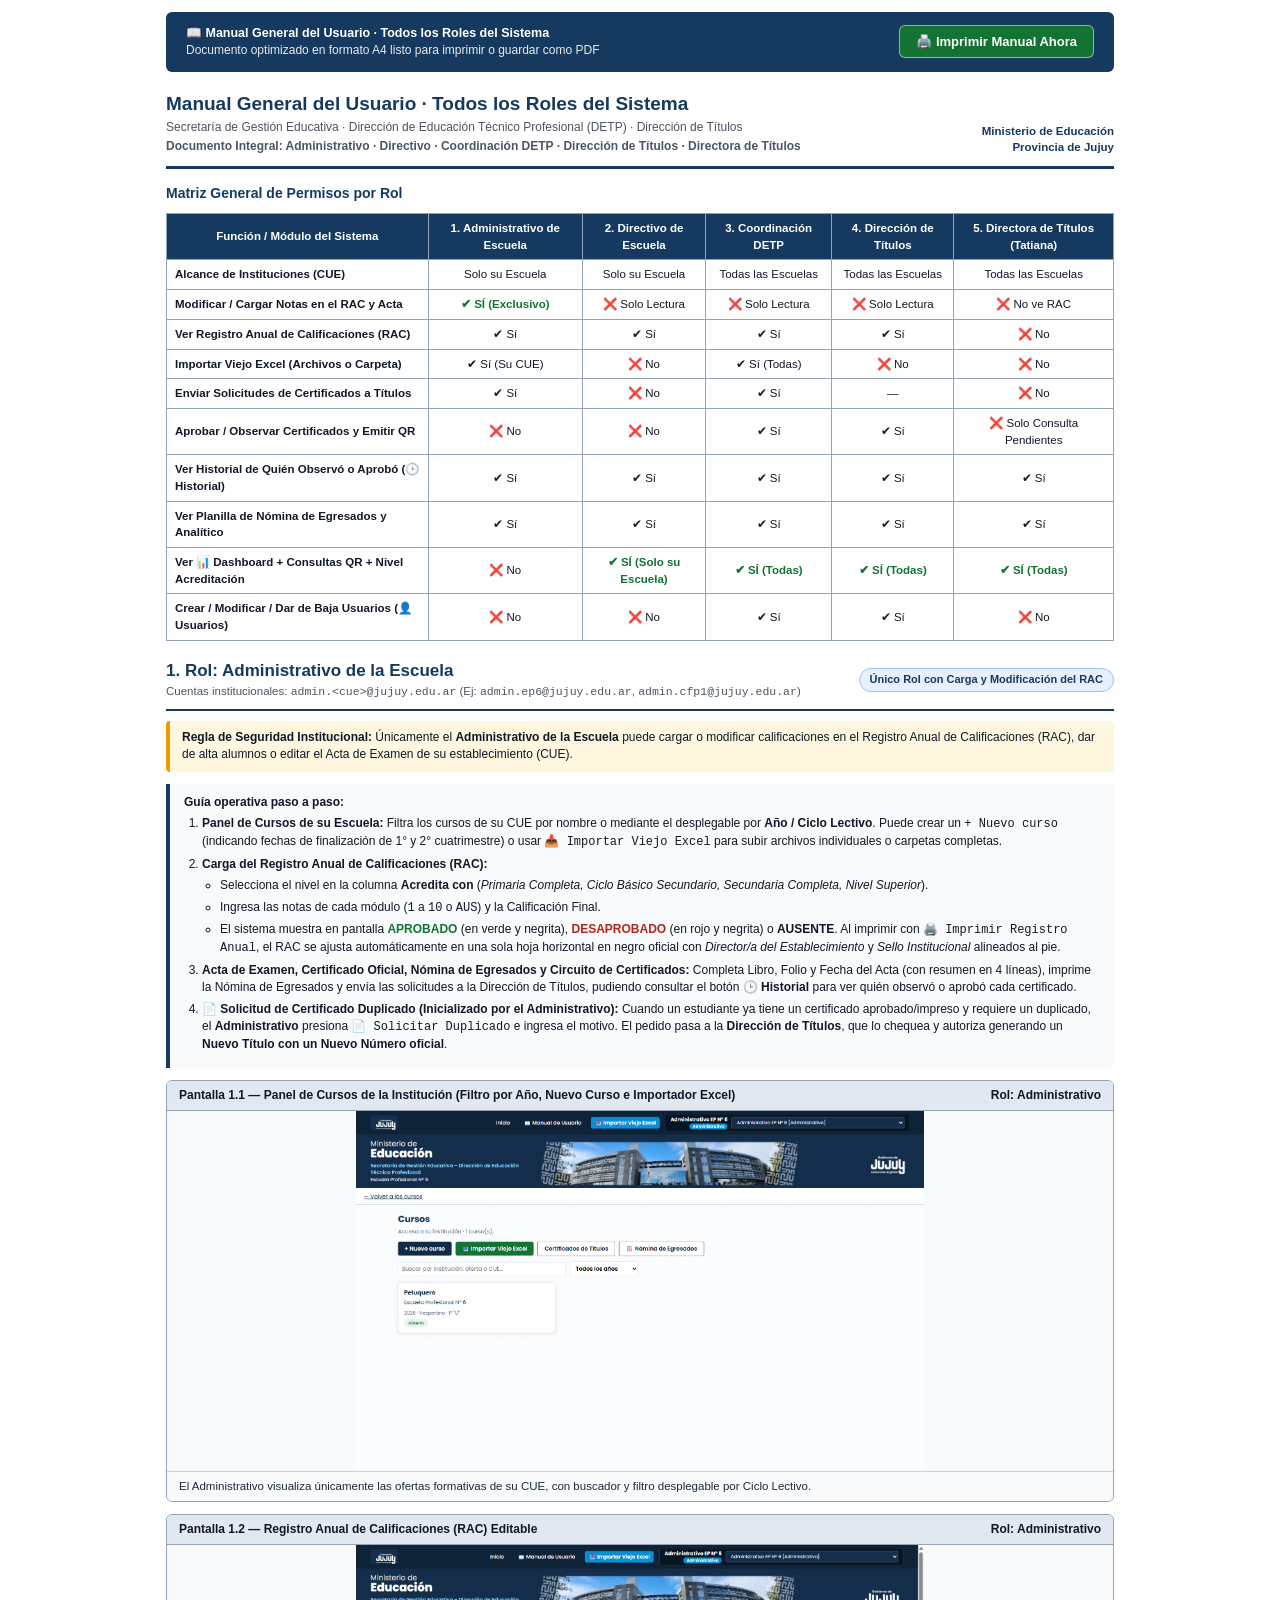
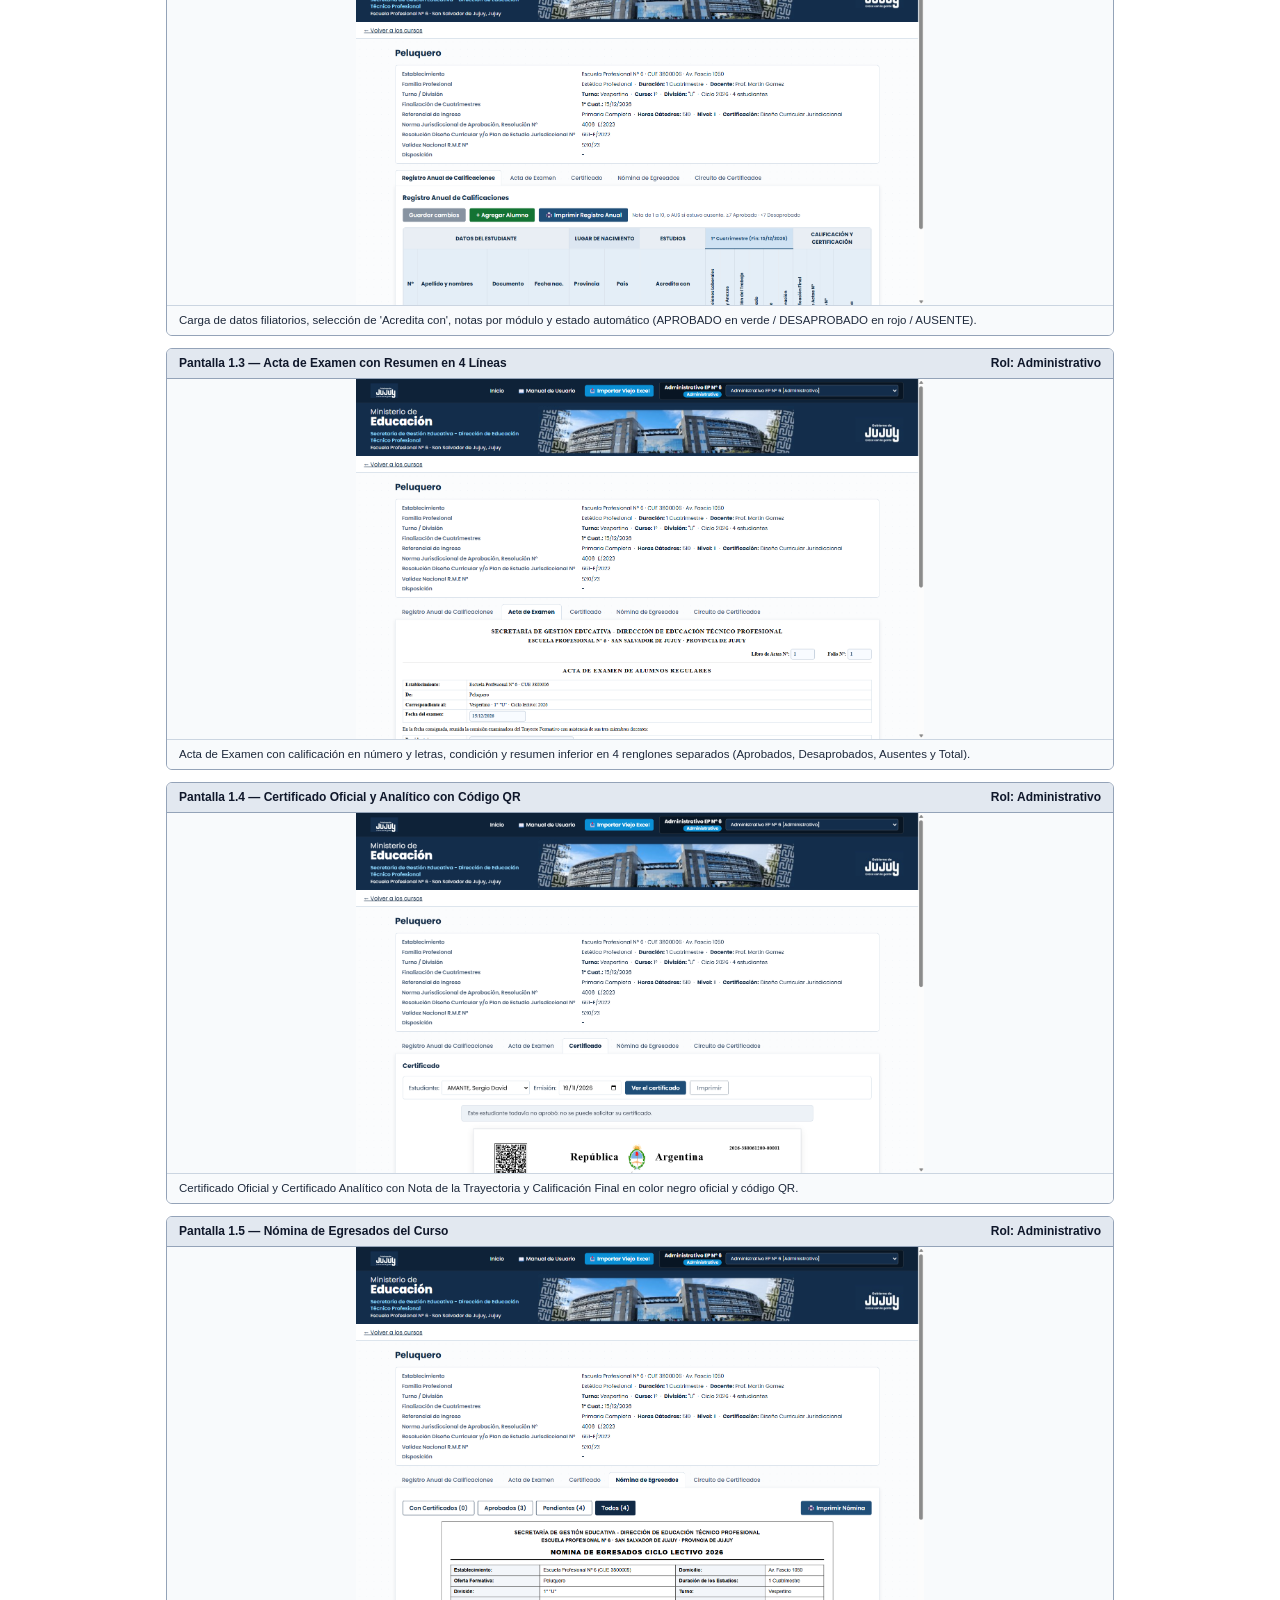
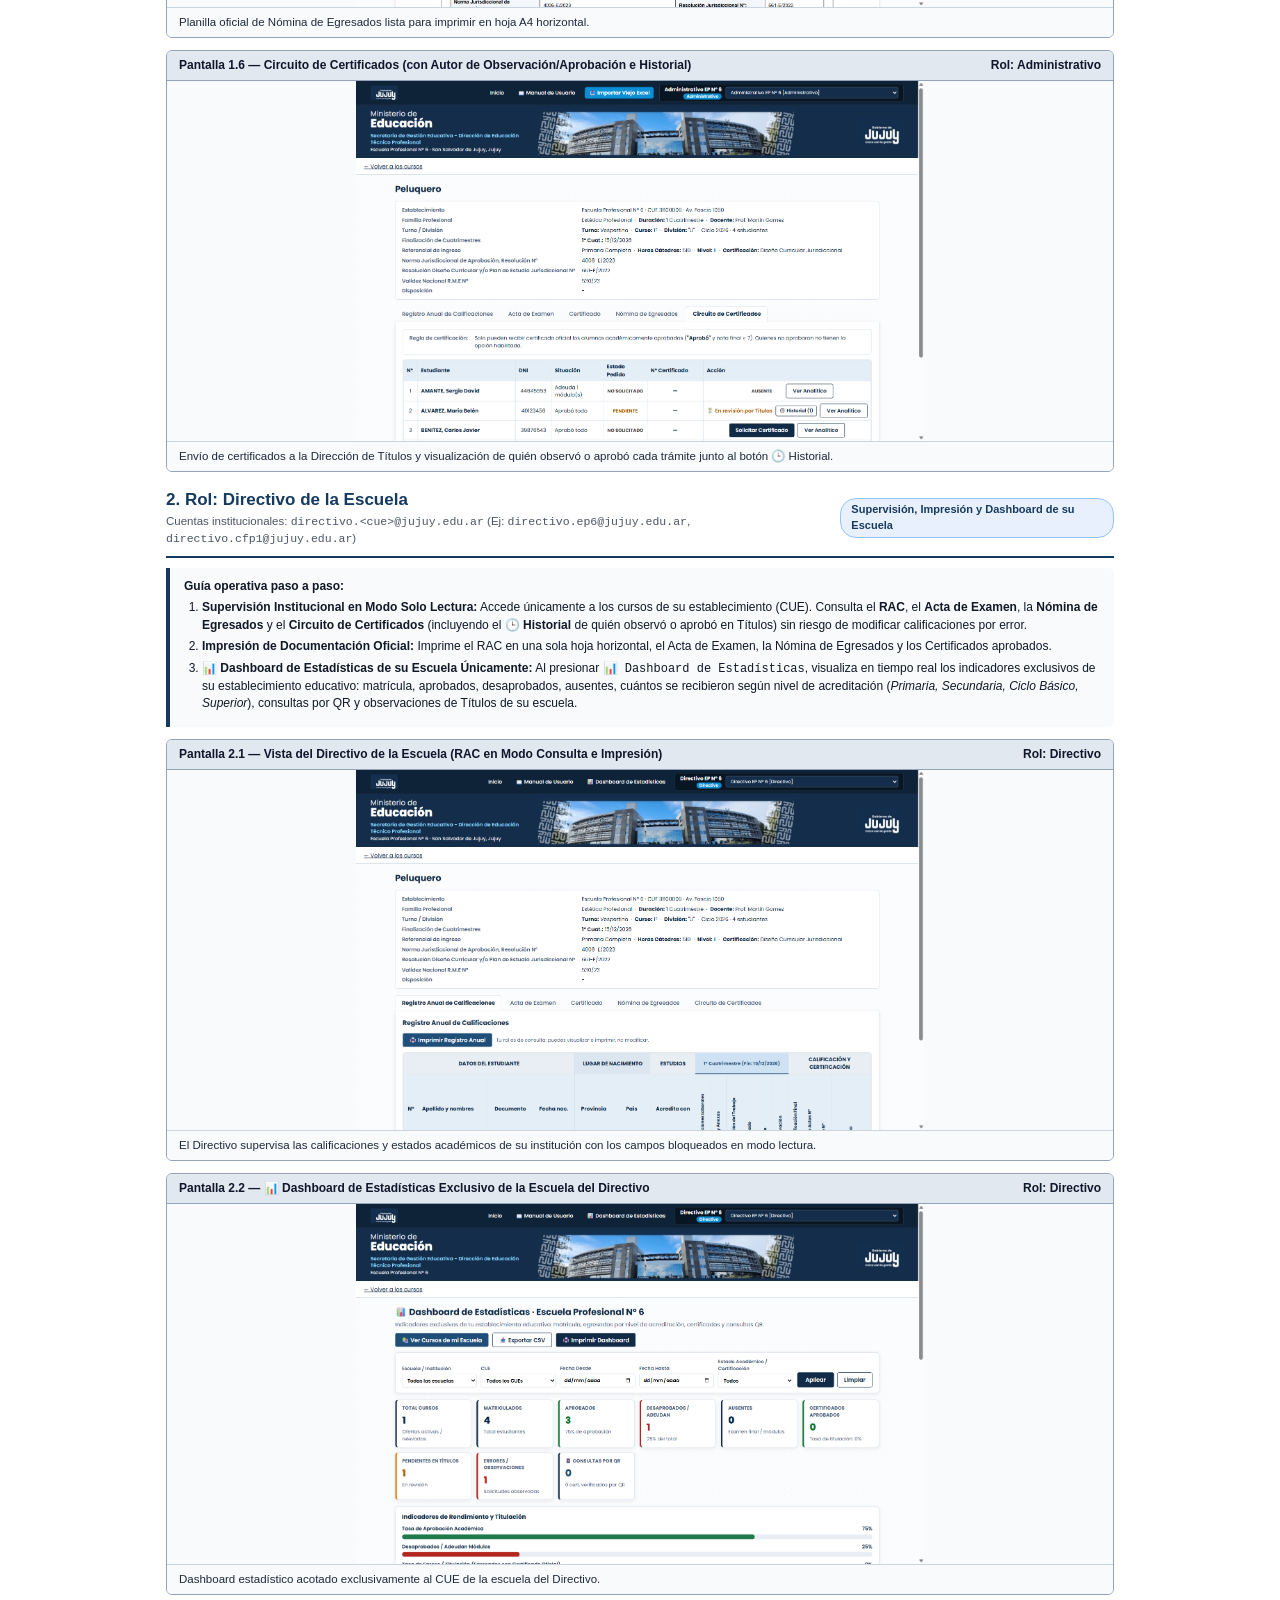
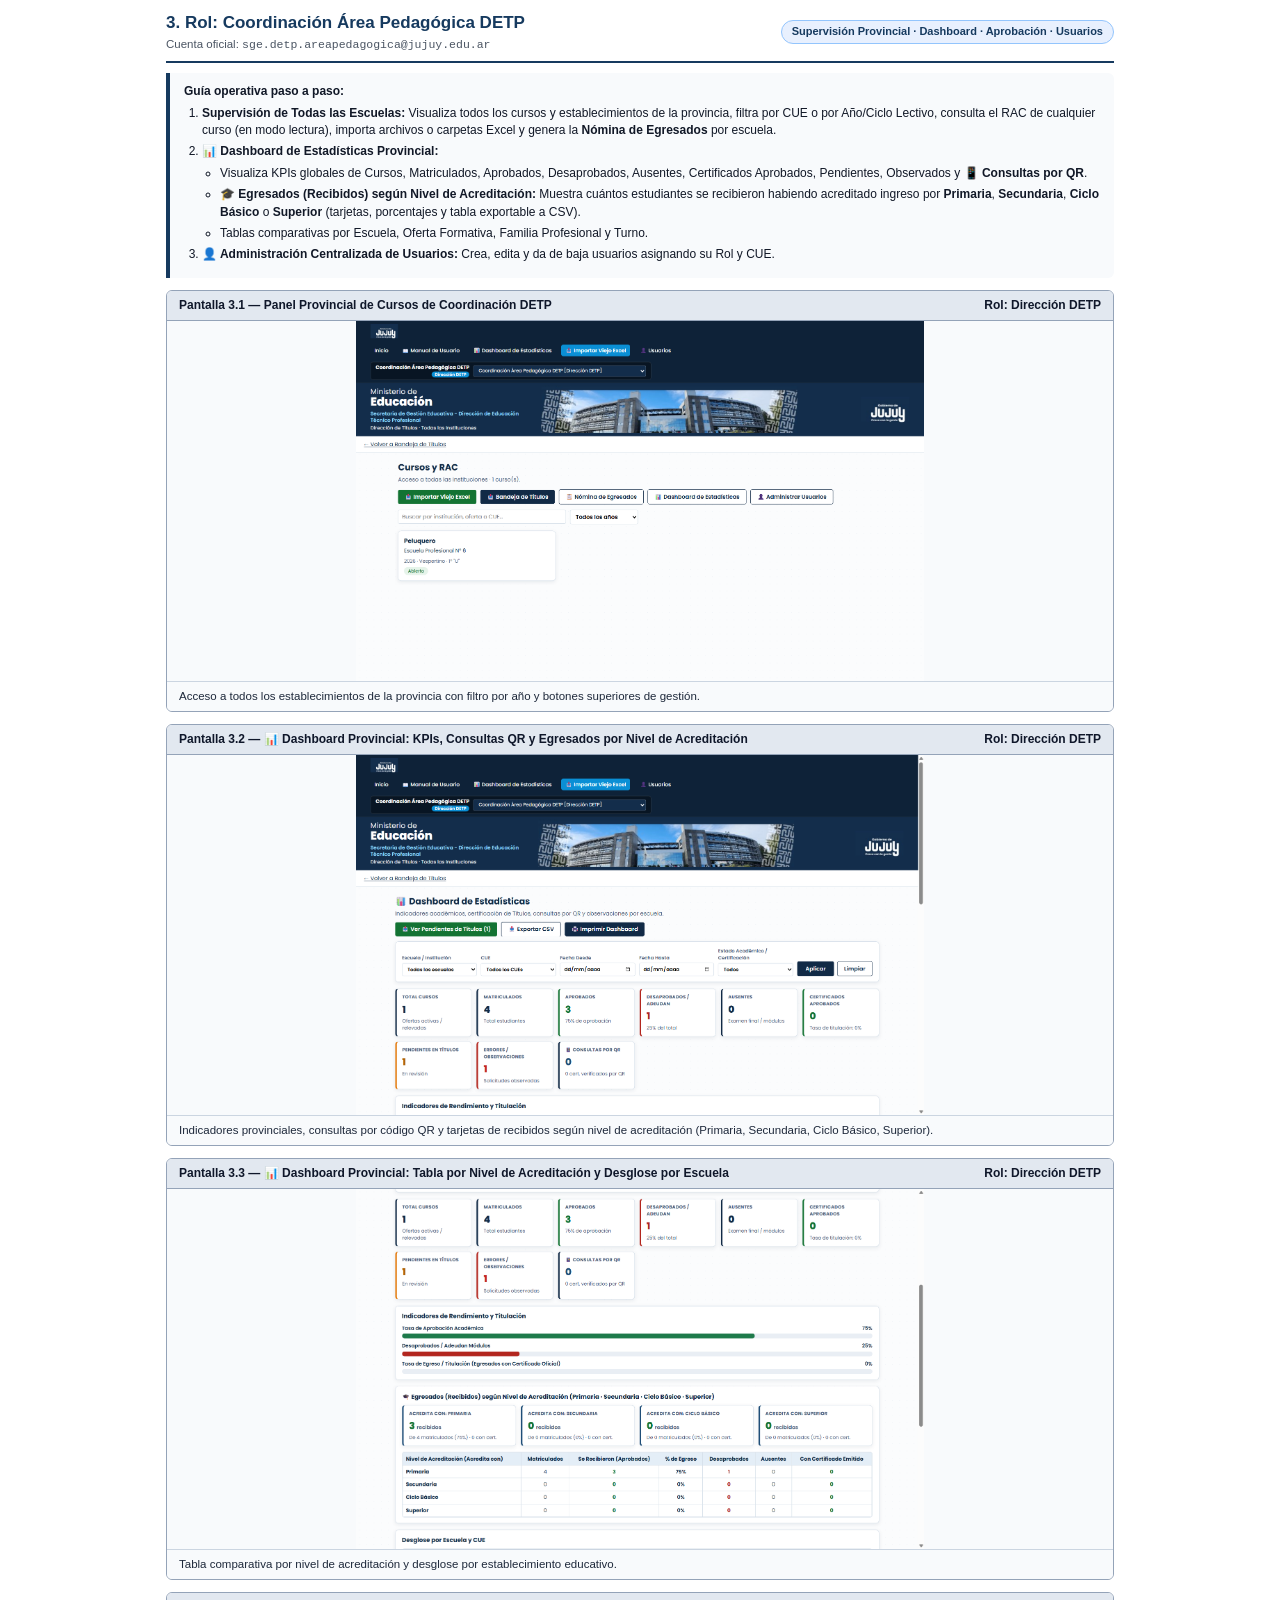
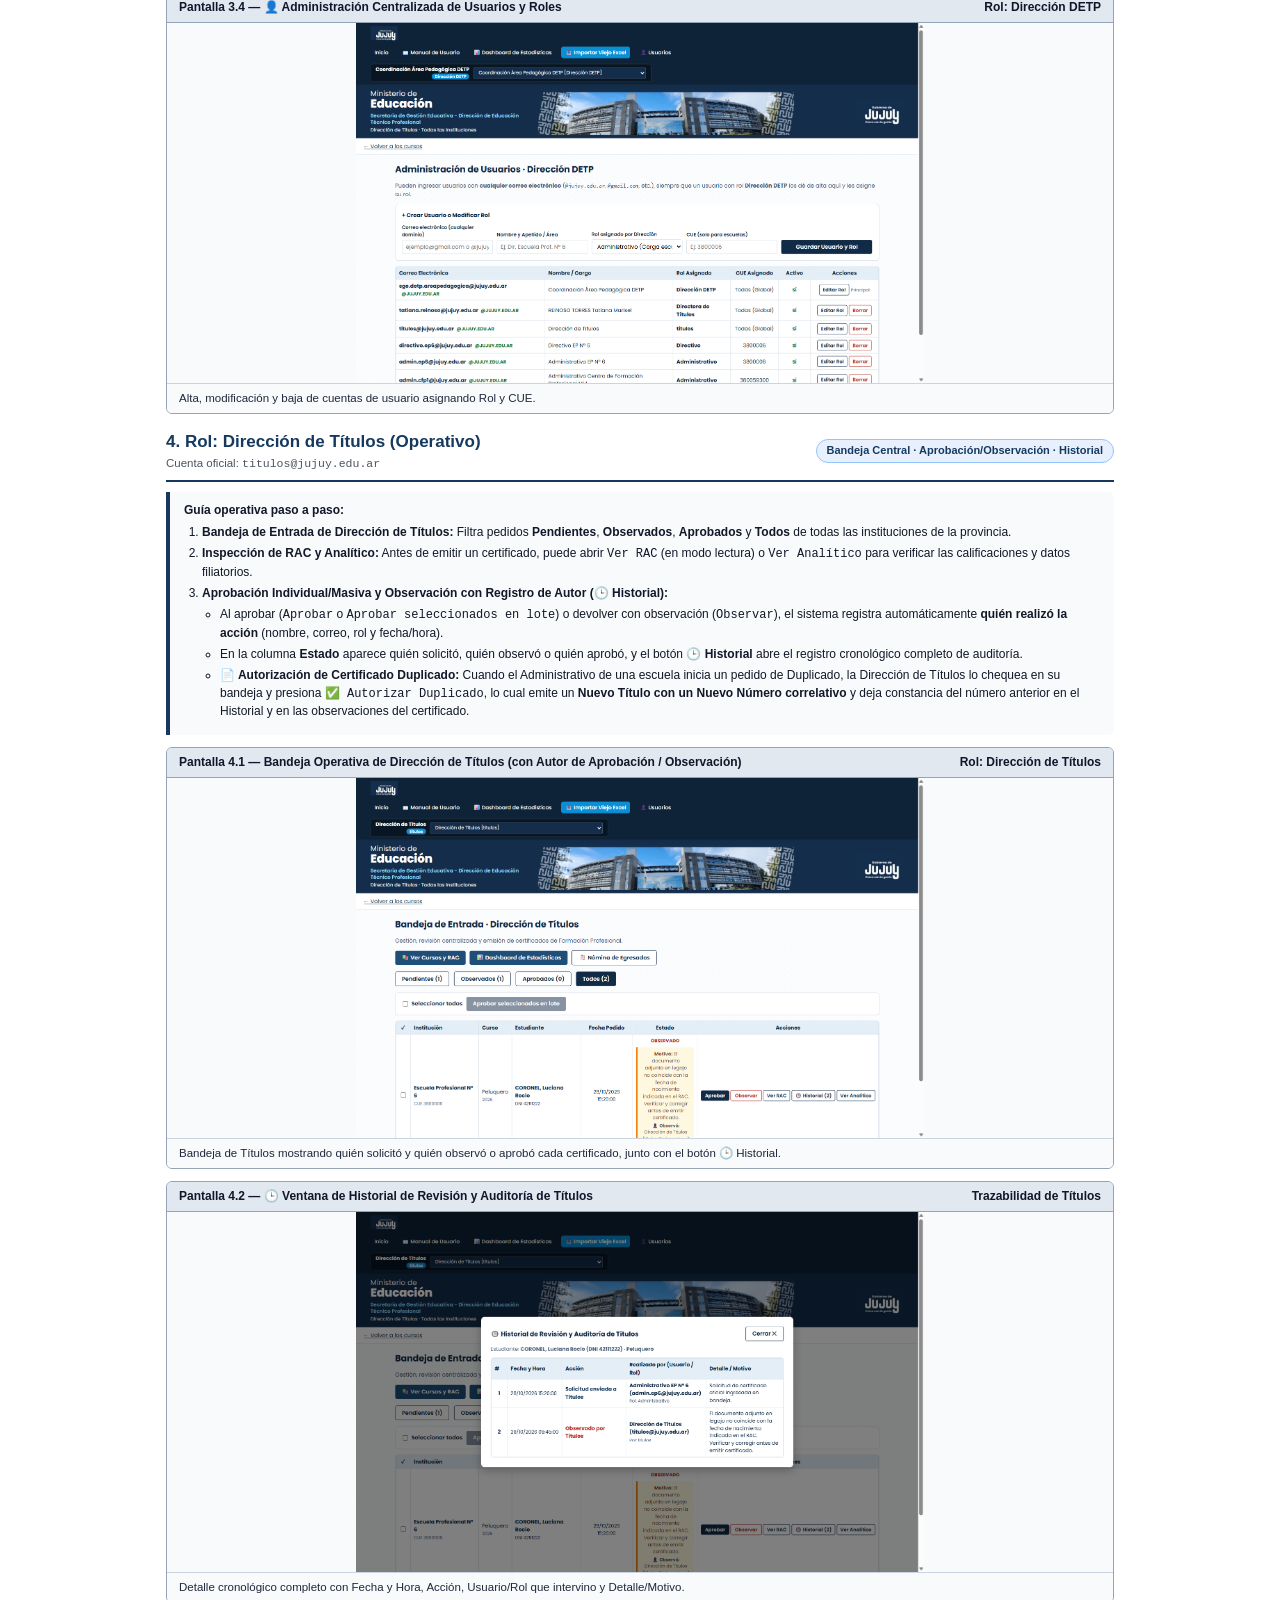
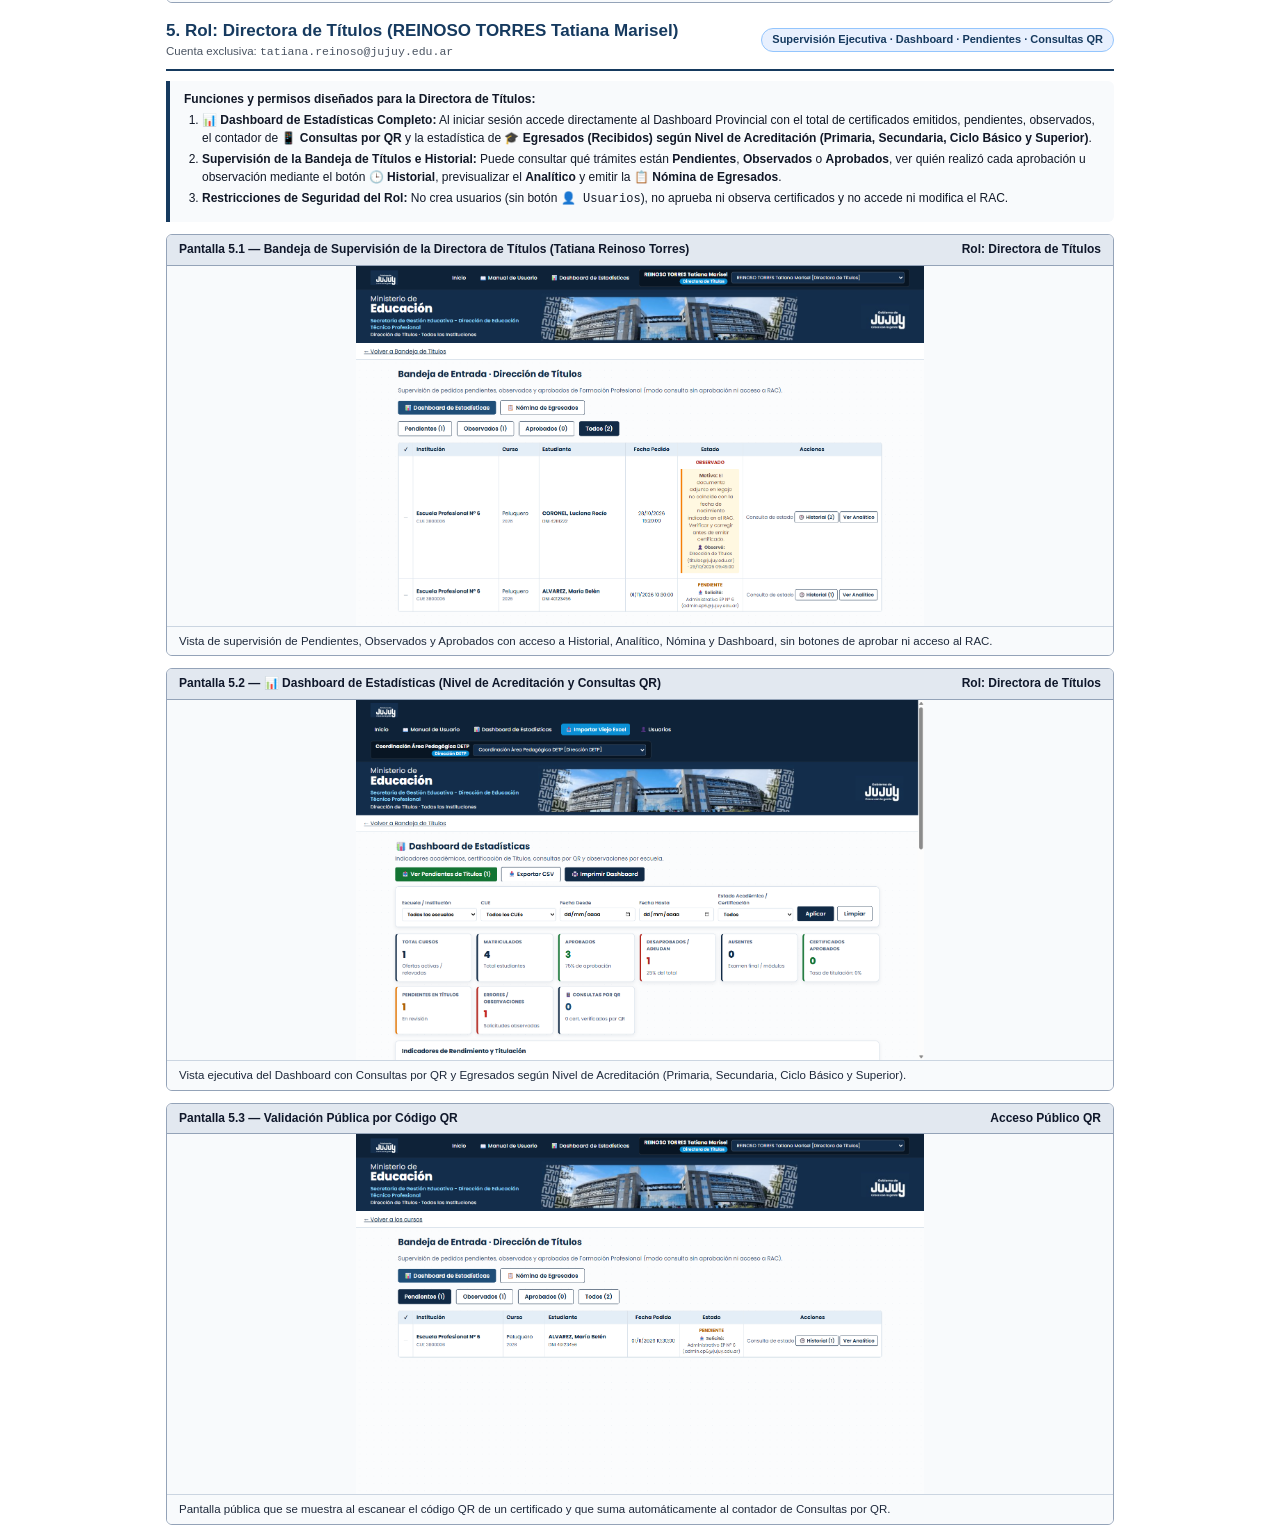
==== MANUAL_DE_USUARIO_PARA_IMPRIMIR.html @ 323b1033 "Aplicar fachada oficial del Ministerio de Educacion de Jujuy, circuito de Certificado Duplicado con " ====
<!DOCTYPE html>
<html lang="es-AR">
<head>
  <meta charset="utf-8">
  <title>Manual General del Usuario · Todos los Roles del Sistema</title>
  <style>
  @page {
    size: A4 portrait;
    margin: 10mm 12mm;
  }
  :root {
    --azul: #163a5f;
    --azul-claro: #e8f0fe;
    --verde: #137333;
    --rojo: #b3261e;
    --gris: #4b5563;
    --borde: #cbd5e1;
  }
  * {
    box-sizing: border-box;
    -webkit-print-color-adjust: exact !important;
    print-color-adjust: exact !important;
  }
  body {
    margin: 0;
    font-family: "Segoe UI", Roboto, Arial, sans-serif;
    color: #111827;
    background: #fff;
    line-height: 1.45;
    padding: 0;
    font-size: 12.5px;
  }
  .barra-impresion {
    background: var(--azul);
    color: #fff;
    padding: 12px 20px;
    display: flex;
    justify-content: space-between;
    align-items: center;
    margin-bottom: 18px;
    border-radius: 6px;
  }
  .barra-impresion button {
    background: #137333;
    color: #fff;
    border: 1px solid rgba(255,255,255,0.5);
    padding: 8px 16px;
    border-radius: 6px;
    font-weight: 700;
    font-size: 13px;
    cursor: pointer;
  }
  .contenedor-hoja {
    max-width: 980px;
    margin: 0 auto;
    padding: 12px 16px;
  }
  .encabezado-oficial {
    border-bottom: 3px solid var(--azul);
    padding-bottom: 10px;
    margin-bottom: 14px;
    display: flex;
    justify-content: space-between;
    align-items: flex-end;
  }
  .encabezado-oficial h1 {
    margin: 0;
    font-size: 19px;
    color: var(--azul);
  }
  .encabezado-oficial .sub {
    font-size: 12px;
    color: var(--gris);
    margin-top: 2px;
  }
  .matriz-permisos {
    width: 100%;
    border-collapse: collapse;
    margin: 10px 0 18px;
    font-size: 11.5px;
  }
  .matriz-permisos th, .matriz-permisos td {
    border: 1px solid #94a3b8;
    padding: 6px 8px;
    text-align: center;
  }
  .matriz-permisos th {
    background: var(--azul);
    color: #fff;
    font-weight: 700;
  }
  .matriz-permisos td:first-child {
    text-align: left;
    font-weight: 600;
  }
  .rol-header {
    display: flex;
    justify-content: space-between;
    align-items: center;
    border-bottom: 2px solid var(--azul);
    padding-bottom: 8px;
    margin-bottom: 10px;
  }
  .rol-header h2 {
    margin: 0;
    font-size: 17px;
    color: var(--azul);
  }
  .rol-badge {
    background: var(--azul-claro);
    color: var(--azul);
    padding: 3px 10px;
    border-radius: 16px;
    font-size: 11px;
    font-weight: 700;
    border: 1px solid #93c5fd;
  }
  .alerta-importante {
    background: #fef7e0;
    border-left: 4px solid #f29900;
    padding: 8px 12px;
    font-size: 12px;
    margin: 8px 0 12px;
    border-radius: 4px;
  }
  .pasos {
    background: #f8fafc;
    border-left: 4px solid var(--azul);
    padding: 10px 14px;
    border-radius: 0 6px 6px 0;
    margin-bottom: 12px;
    font-size: 12px;
  }
  .pasos ol, .pasos ul {
    margin: 4px 0;
    padding-left: 18px;
  }
  .pasos li {
    margin-bottom: 4px;
  }
  .pantalla-card {
    margin: 12px 0;
    border: 1px solid #94a3b8;
    border-radius: 6px;
    overflow: hidden;
    background: #fff;
    page-break-inside: avoid;
    break-inside: avoid;
  }
  .pantalla-titulo {
    background: #e2e8f0;
    padding: 6px 12px;
    font-weight: 700;
    font-size: 12px;
    color: #0f172a;
    border-bottom: 1px solid #94a3b8;
    display: flex;
    justify-content: space-between;
  }
  .pantalla-card img {
    width: 100%;
    max-height: 360px;
    object-fit: contain;
    background: #f8fafc;
    display: block;
    margin: 0 auto;
  }
  .pantalla-pie {
    padding: 6px 12px;
    font-size: 11.5px;
    color: #1e293b;
    background: #f8fafc;
    border-top: 1px solid #cbd5e1;
  }
  .seccion-salto {
    page-break-before: always;
    break-before: page;
    padding-top: 4px;
  }
  @media print {
    .no-imprimir { display: none !important; }
    .contenedor-hoja { max-width: 100%; padding: 0; margin: 0; }
  }
</style>
</head>
<body>
  <div class="contenedor-hoja">
    <div class="barra-impresion no-imprimir">
      <div>
        <strong>📖 Manual General del Usuario · Todos los Roles del Sistema</strong>
        <div style="font-size:12px;opacity:0.9">Documento optimizado en formato A4 listo para imprimir o guardar como PDF</div>
      </div>
      <button onclick="window.print()">🖨️ Imprimir Manual Ahora</button>
    </div>
    <div class="encabezado-oficial">
      <div>
        <h1>Manual General del Usuario · Todos los Roles del Sistema</h1>
        <div class="sub">Secretaría de Gestión Educativa · Dirección de Educación Técnico Profesional (DETP) · Dirección de Títulos</div>
        <div class="sub"><strong>Documento Integral: Administrativo · Directivo · Coordinación DETP · Dirección de Títulos · Directora de Títulos</strong></div>
      </div>
      <div style="font-size:11.5px;color:#163a5f;font-weight:700;text-align:right">
        Ministerio de Educación<br>Provincia de Jujuy
      </div>
    </div>
    
<h3 style="margin:10px 0 6px;color:#163a5f;font-size:14px">Matriz General de Permisos por Rol</h3>
<table class="matriz-permisos">
  <thead>
    <tr>
      <th>Función / Módulo del Sistema</th>
      <th>1. Administrativo de Escuela</th>
      <th>2. Directivo de Escuela</th>
      <th>3. Coordinación DETP</th>
      <th>4. Dirección de Títulos</th>
      <th>5. Directora de Títulos (Tatiana)</th>
    </tr>
  </thead>
  <tbody>
    <tr>
      <td>Alcance de Instituciones (CUE)</td>
      <td>Solo su Escuela</td>
      <td>Solo su Escuela</td>
      <td>Todas las Escuelas</td>
      <td>Todas las Escuelas</td>
      <td>Todas las Escuelas</td>
    </tr>
    <tr>
      <td><strong>Modificar / Cargar Notas en el RAC y Acta</strong></td>
      <td style="color:#137333;font-weight:700">✔ SÍ (Exclusivo)</td>
      <td>❌ Solo Lectura</td>
      <td>❌ Solo Lectura</td>
      <td>❌ Solo Lectura</td>
      <td>❌ No ve RAC</td>
    </tr>
    <tr>
      <td>Ver Registro Anual de Calificaciones (RAC)</td>
      <td>✔ Sí</td>
      <td>✔ Sí</td>
      <td>✔ Sí</td>
      <td>✔ Sí</td>
      <td>❌ No</td>
    </tr>
    <tr>
      <td>Importar Viejo Excel (Archivos o Carpeta)</td>
      <td>✔ Sí (Su CUE)</td>
      <td>❌ No</td>
      <td>✔ Sí (Todas)</td>
      <td>❌ No</td>
      <td>❌ No</td>
    </tr>
    <tr>
      <td>Enviar Solicitudes de Certificados a Títulos</td>
      <td>✔ Sí</td>
      <td>❌ No</td>
      <td>✔ Sí</td>
      <td>—</td>
      <td>❌ No</td>
    </tr>
    <tr>
      <td>Aprobar / Observar Certificados y Emitir QR</td>
      <td>❌ No</td>
      <td>❌ No</td>
      <td>✔ Sí</td>
      <td>✔ Sí</td>
      <td>❌ Solo Consulta Pendientes</td>
    </tr>
    <tr>
      <td>Ver Historial de Quién Observó o Aprobó (🕒 Historial)</td>
      <td>✔ Sí</td>
      <td>✔ Sí</td>
      <td>✔ Sí</td>
      <td>✔ Sí</td>
      <td>✔ Sí</td>
    </tr>
    <tr>
      <td>Ver Planilla de Nómina de Egresados y Analítico</td>
      <td>✔ Sí</td>
      <td>✔ Sí</td>
      <td>✔ Sí</td>
      <td>✔ Sí</td>
      <td>✔ Sí</td>
    </tr>
    <tr>
      <td>Ver 📊 Dashboard + Consultas QR + Nivel Acreditación</td>
      <td>❌ No</td>
      <td style="color:#137333;font-weight:700">✔ SÍ (Solo su Escuela)</td>
      <td style="color:#137333;font-weight:700">✔ SÍ (Todas)</td>
      <td style="color:#137333;font-weight:700">✔ SÍ (Todas)</td>
      <td style="color:#137333;font-weight:700">✔ SÍ (Todas)</td>
    </tr>
    <tr>
      <td>Crear / Modificar / Dar de Baja Usuarios (👤 Usuarios)</td>
      <td>❌ No</td>
      <td>❌ No</td>
      <td>✔ Sí</td>
      <td>✔ Sí</td>
      <td>❌ No</td>
    </tr>
  </tbody>
</table>

    
    <section>
      <div class="rol-header">
        <div>
          <h2>1. Rol: Administrativo de la Escuela</h2>
          <div style="font-size:11.5px;color:#4b5563">Cuentas institucionales: <code>admin.&lt;cue&gt;@jujuy.edu.ar</code> (Ej: <code>admin.ep6@jujuy.edu.ar</code>, <code>admin.cfp1@jujuy.edu.ar</code>)</div>
        </div>
        <span class="rol-badge">Único Rol con Carga y Modificación del RAC</span>
      </div>
      <div class="alerta-importante">
        <strong>Regla de Seguridad Institucional:</strong> Únicamente el <strong>Administrativo de la Escuela</strong> puede cargar o modificar calificaciones en el Registro Anual de Calificaciones (RAC), dar de alta alumnos o editar el Acta de Examen de su establecimiento (CUE).
      </div>
      <div class="pasos">
        <strong>Guía operativa paso a paso:</strong>
        <ol>
          <li><strong>Panel de Cursos de su Escuela:</strong> Filtra los cursos de su CUE por nombre o mediante el desplegable por <strong>Año / Ciclo Lectivo</strong>. Puede crear un <code>+ Nuevo curso</code> (indicando fechas de finalización de 1° y 2° cuatrimestre) o usar <code>📥 Importar Viejo Excel</code> para subir archivos individuales o carpetas completas.</li>
          <li><strong>Carga del Registro Anual de Calificaciones (RAC):</strong>
            <ul>
              <li>Selecciona el nivel en la columna <strong>Acredita con</strong> (<em>Primaria Completa, Ciclo Básico Secundario, Secundaria Completa, Nivel Superior</em>).</li>
              <li>Ingresa las notas de cada módulo (<code>1</code> a <code>10</code> o <code>AUS</code>) y la Calificación Final.</li>
              <li>El sistema muestra en pantalla <strong style="color:#137333">APROBADO</strong> (en verde y negrita), <strong style="color:#b3261e">DESAPROBADO</strong> (en rojo y negrita) o <strong>AUSENTE</strong>. Al imprimir con <code>🖨️ Imprimir Registro Anual</code>, el RAC se ajusta automáticamente en una sola hoja horizontal en negro oficial con <em>Director/a del Establecimiento</em> y <em>Sello Institucional</em> alineados al pie.</li>
            </ul>
          </li>
          <li><strong>Acta de Examen, Certificado Oficial, Nómina de Egresados y Circuito de Certificados:</strong> Completa Libro, Folio y Fecha del Acta (con resumen en 4 líneas), imprime la Nómina de Egresados y envía las solicitudes a la Dirección de Títulos, pudiendo consultar el botón <strong>🕒 Historial</strong> para ver quién observó o aprobó cada certificado.</li>
          <li><strong>📄 Solicitud de Certificado Duplicado (Inicializado por el Administrativo):</strong> Cuando un estudiante ya tiene un certificado aprobado/impreso y requiere un duplicado, el <strong>Administrativo</strong> presiona <code>📄 Solicitar Duplicado</code> e ingresa el motivo. El pedido pasa a la <strong>Dirección de Títulos</strong>, que lo chequea y autoriza generando un <strong>Nuevo Título con un Nuevo Número oficial</strong>.</li>
        </ol>
      </div>
      
    <div class="pantalla-card">
      <div class="pantalla-titulo">
        <span>Pantalla 1.1 — Panel de Cursos de la Institución (Filtro por Año, Nuevo Curso e Importador Excel)</span>
        <span>Rol: Administrativo</span>
      </div>
      <img src="[data-uri]" alt="Pantalla 1.1 — Panel de Cursos de la Institución (Filtro por Año, Nuevo Curso e Importador Excel)">
      <div class="pantalla-pie">El Administrativo visualiza únicamente las ofertas formativas de su CUE, con buscador y filtro desplegable por Ciclo Lectivo.</div>
    </div>
    
      
    <div class="pantalla-card">
      <div class="pantalla-titulo">
        <span>Pantalla 1.2 — Registro Anual de Calificaciones (RAC) Editable</span>
        <span>Rol: Administrativo</span>
      </div>
      <img src="[data-uri]" alt="Pantalla 1.2 — Registro Anual de Calificaciones (RAC) Editable">
      <div class="pantalla-pie">Carga de datos filiatorios, selección de 'Acredita con', notas por módulo y estado automático (APROBADO en verde / DESAPROBADO en rojo / AUSENTE).</div>
    </div>
    
      
    <div class="pantalla-card">
      <div class="pantalla-titulo">
        <span>Pantalla 1.3 — Acta de Examen con Resumen en 4 Líneas</span>
        <span>Rol: Administrativo</span>
      </div>
      <img src="[data-uri]" alt="Pantalla 1.3 — Acta de Examen con Resumen en 4 Líneas">
      <div class="pantalla-pie">Acta de Examen con calificación en número y letras, condición y resumen inferior en 4 renglones separados (Aprobados, Desaprobados, Ausentes y Total).</div>
    </div>
    
      
    <div class="pantalla-card">
      <div class="pantalla-titulo">
        <span>Pantalla 1.4 — Certificado Oficial y Analítico con Código QR</span>
        <span>Rol: Administrativo</span>
      </div>
      <img src="[data-uri]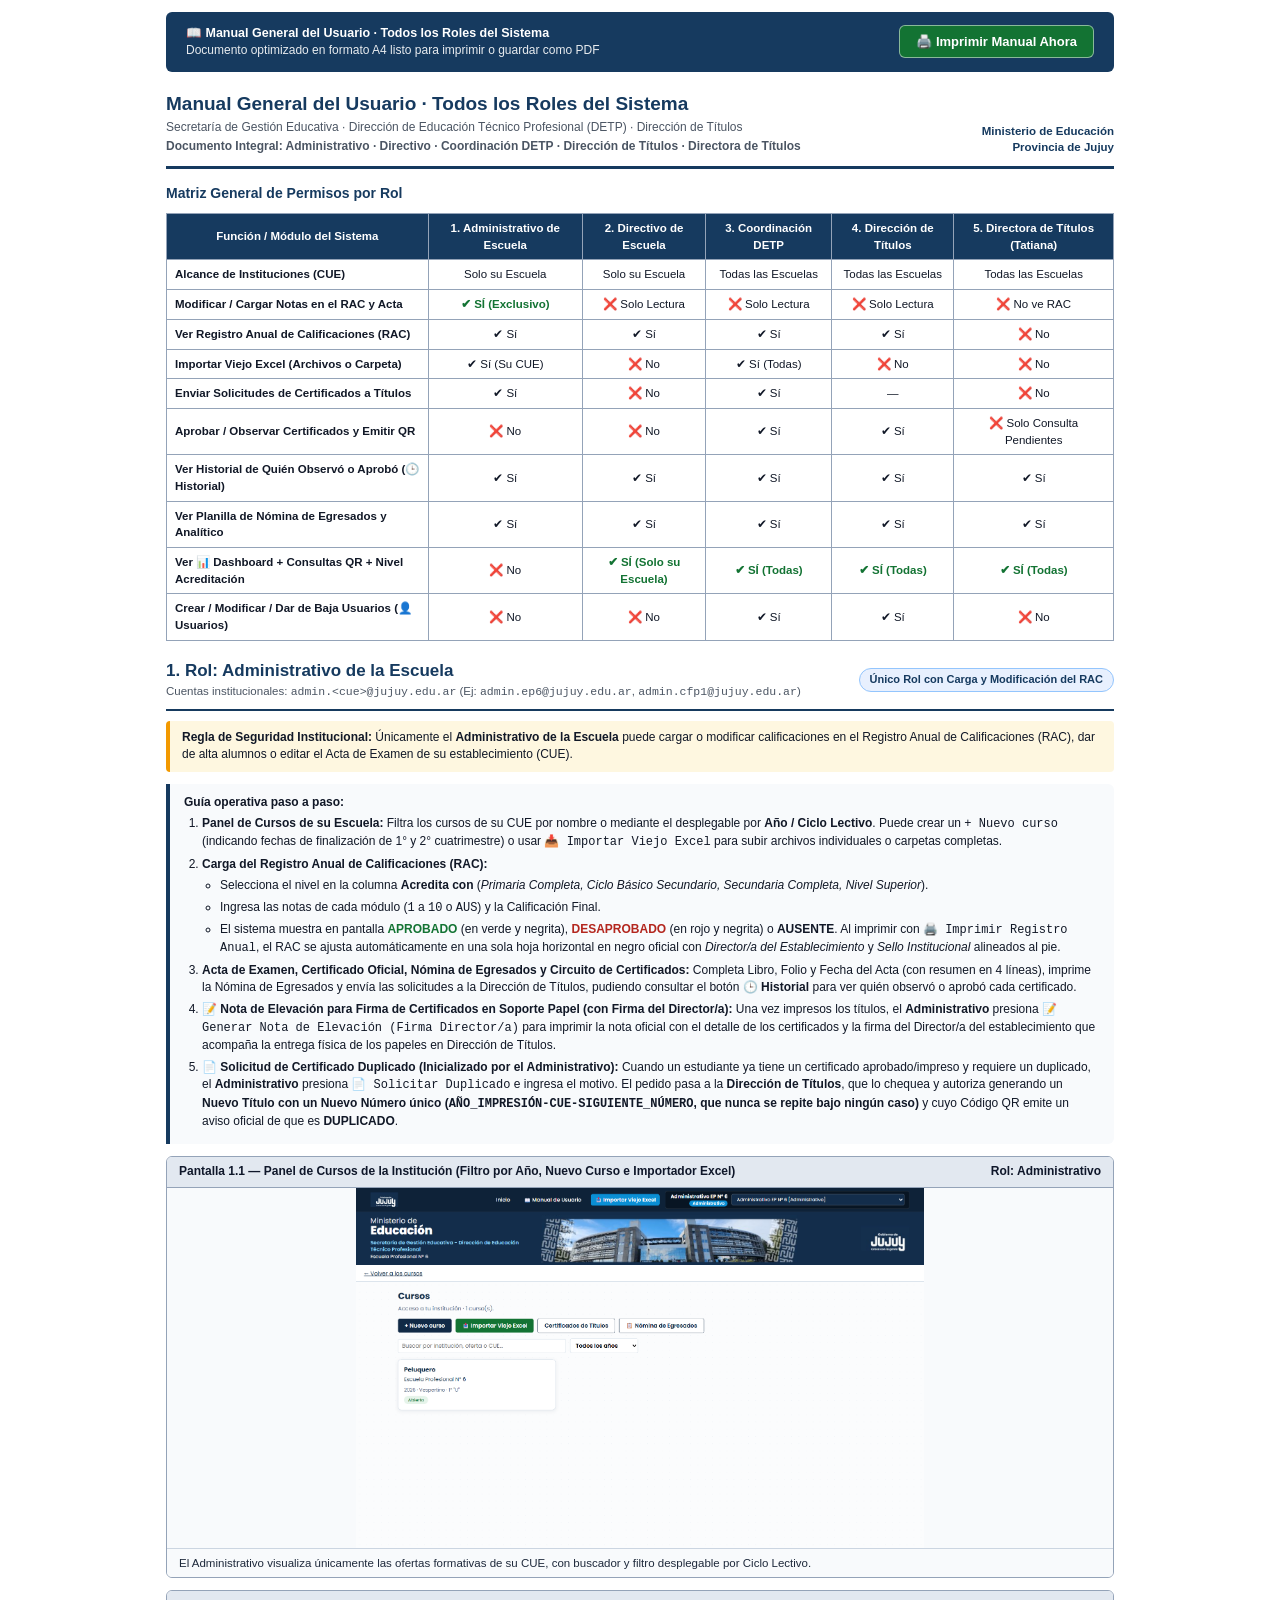
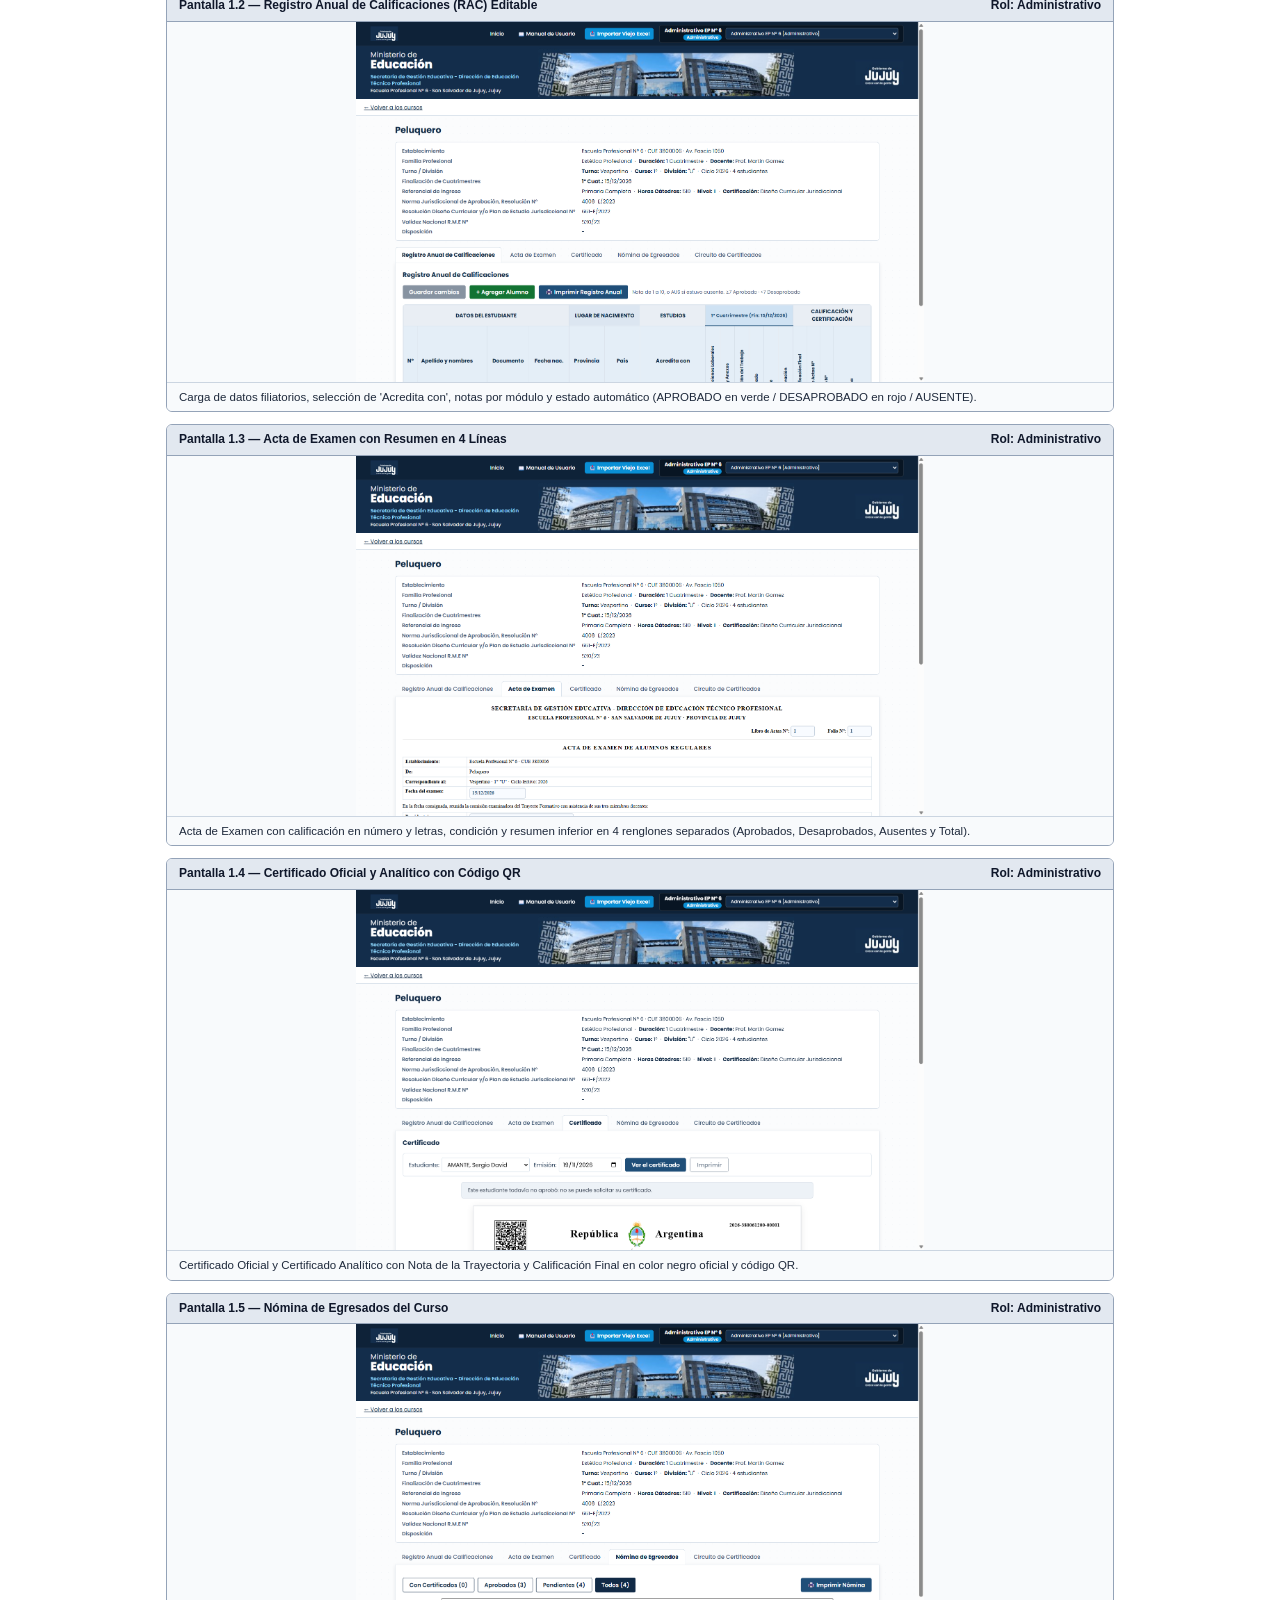
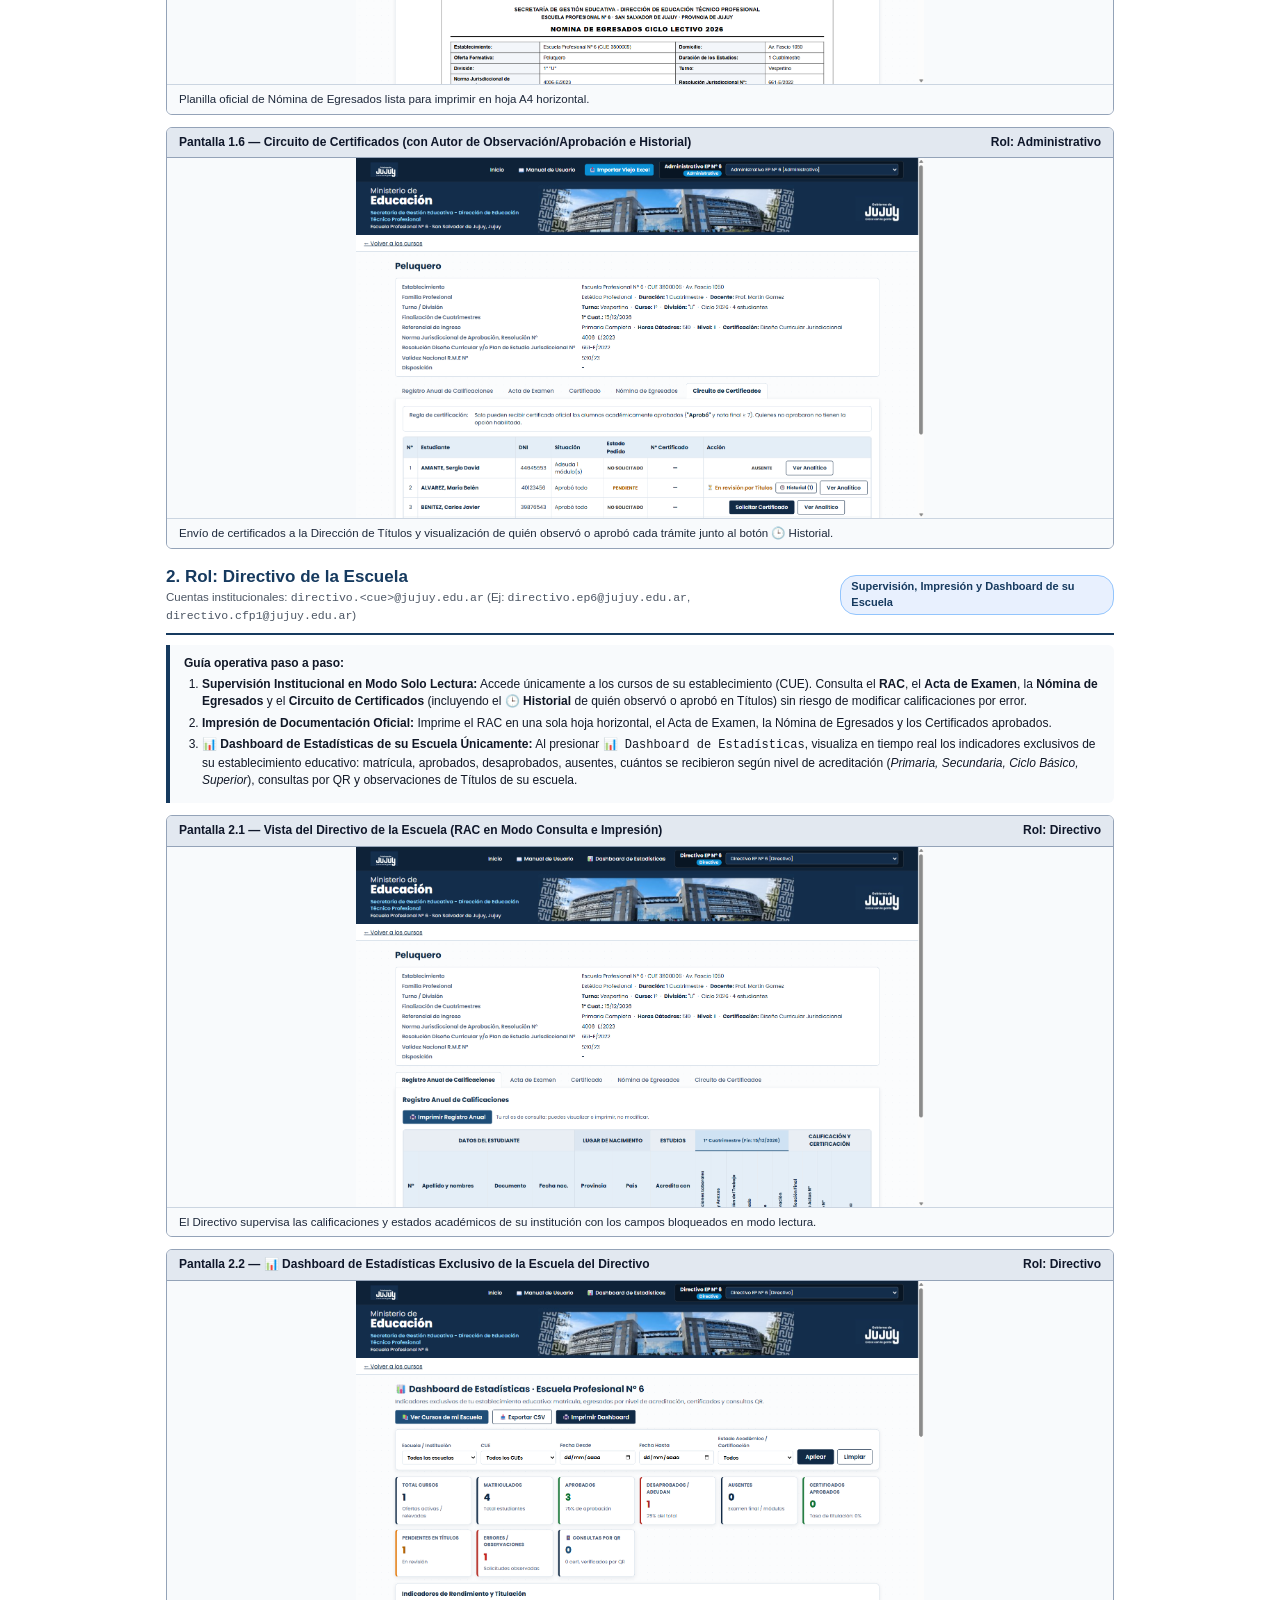
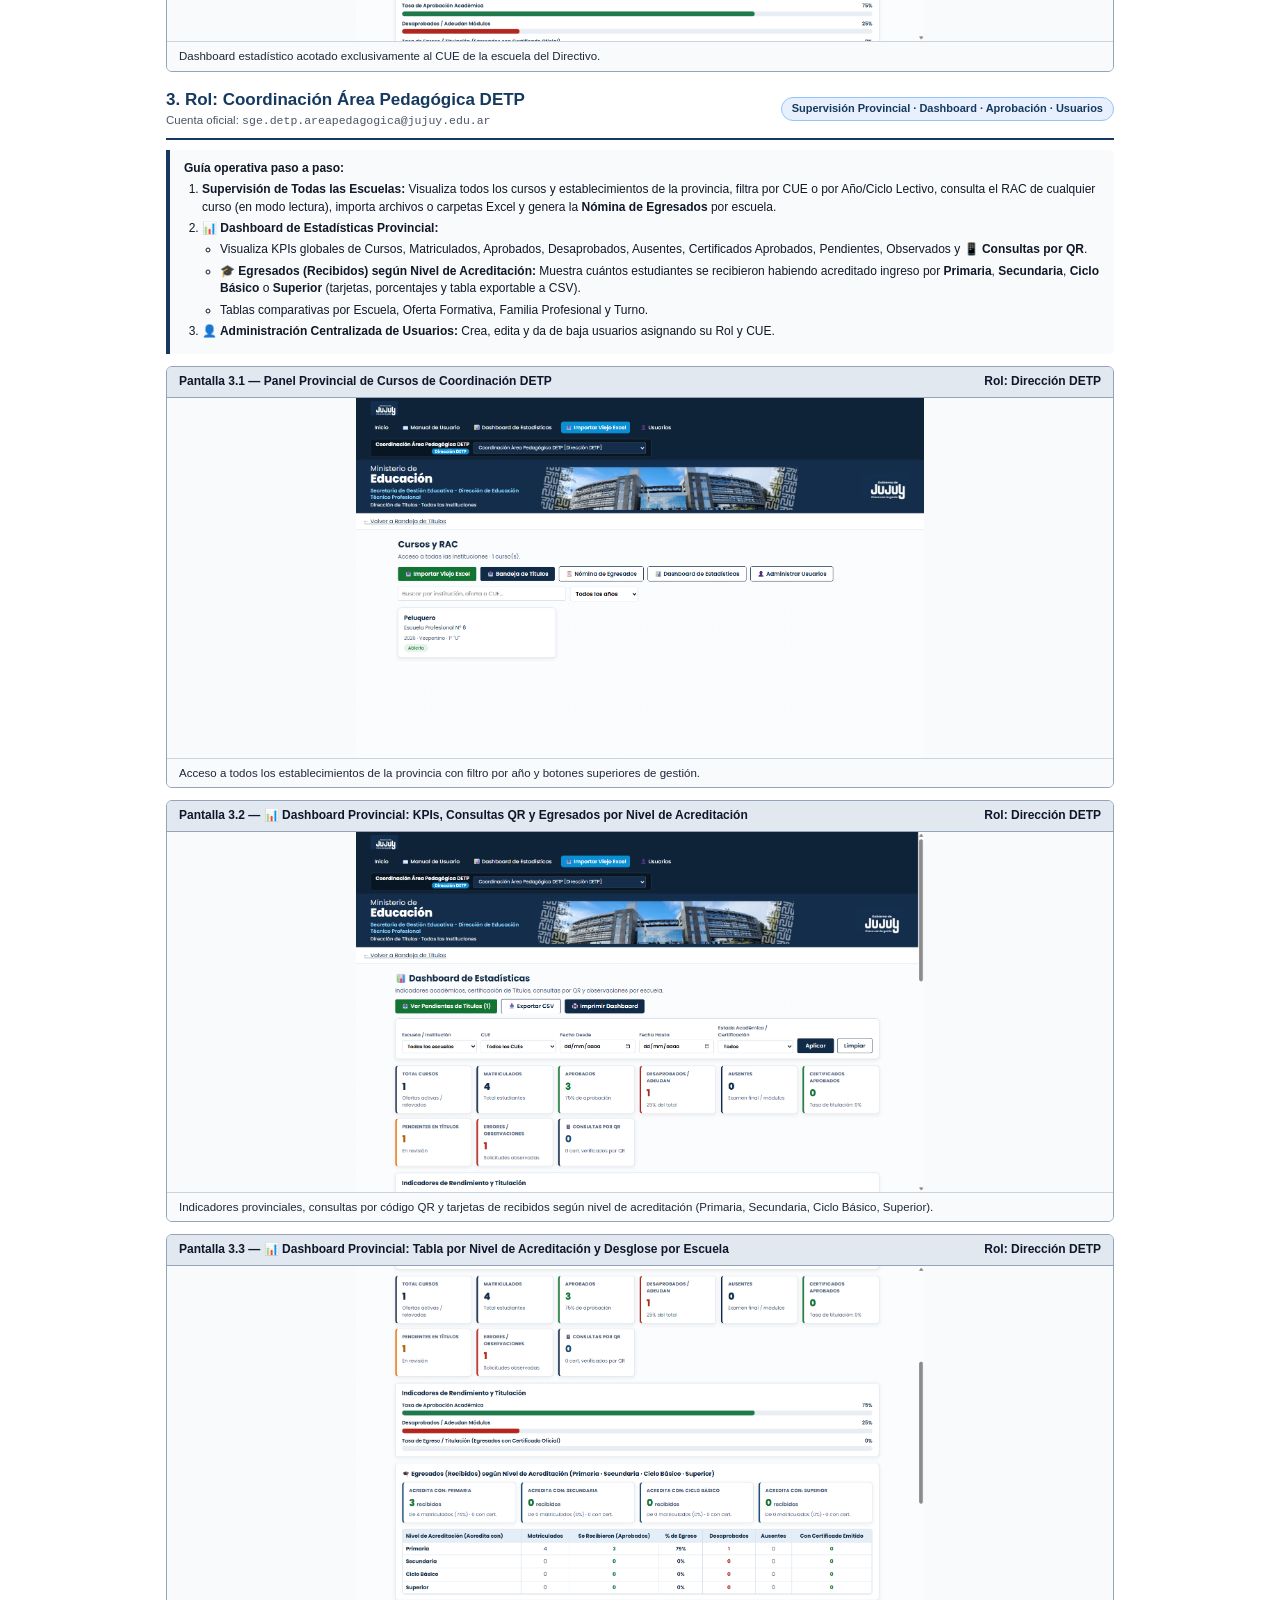
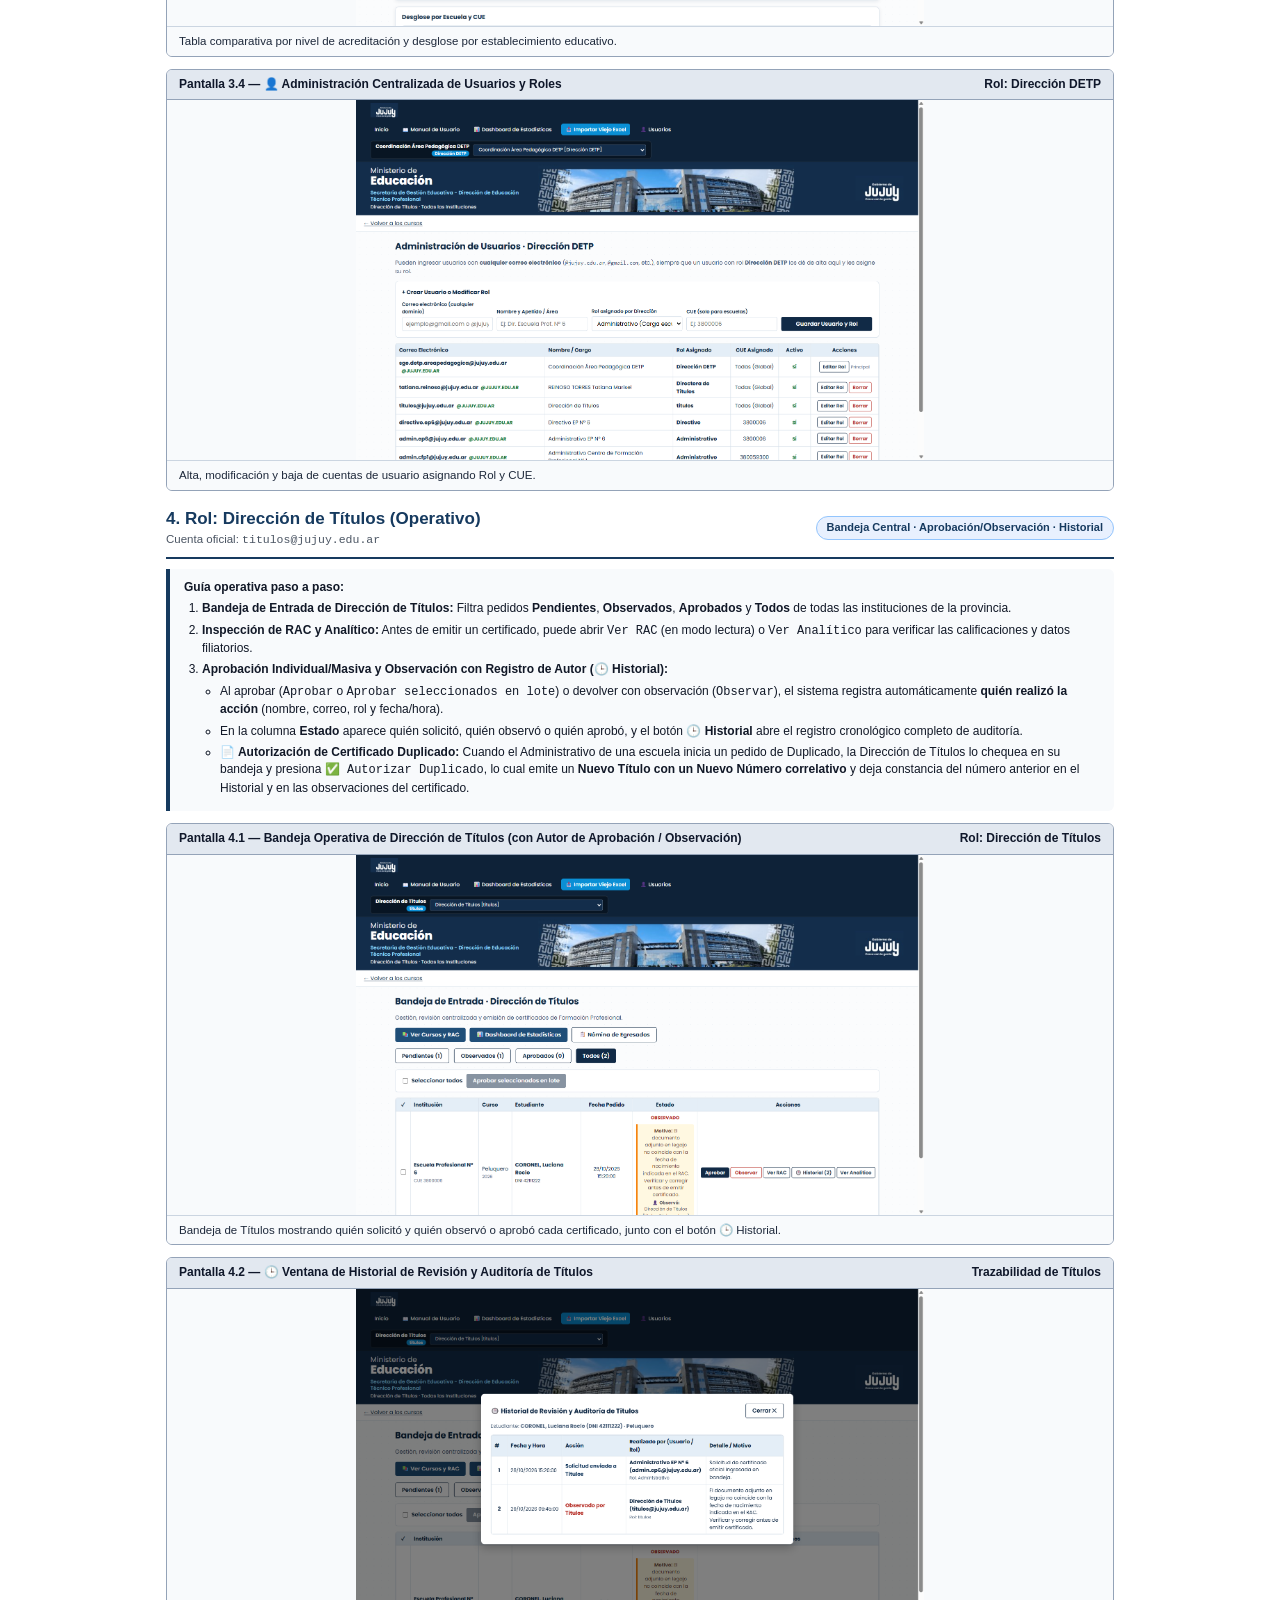
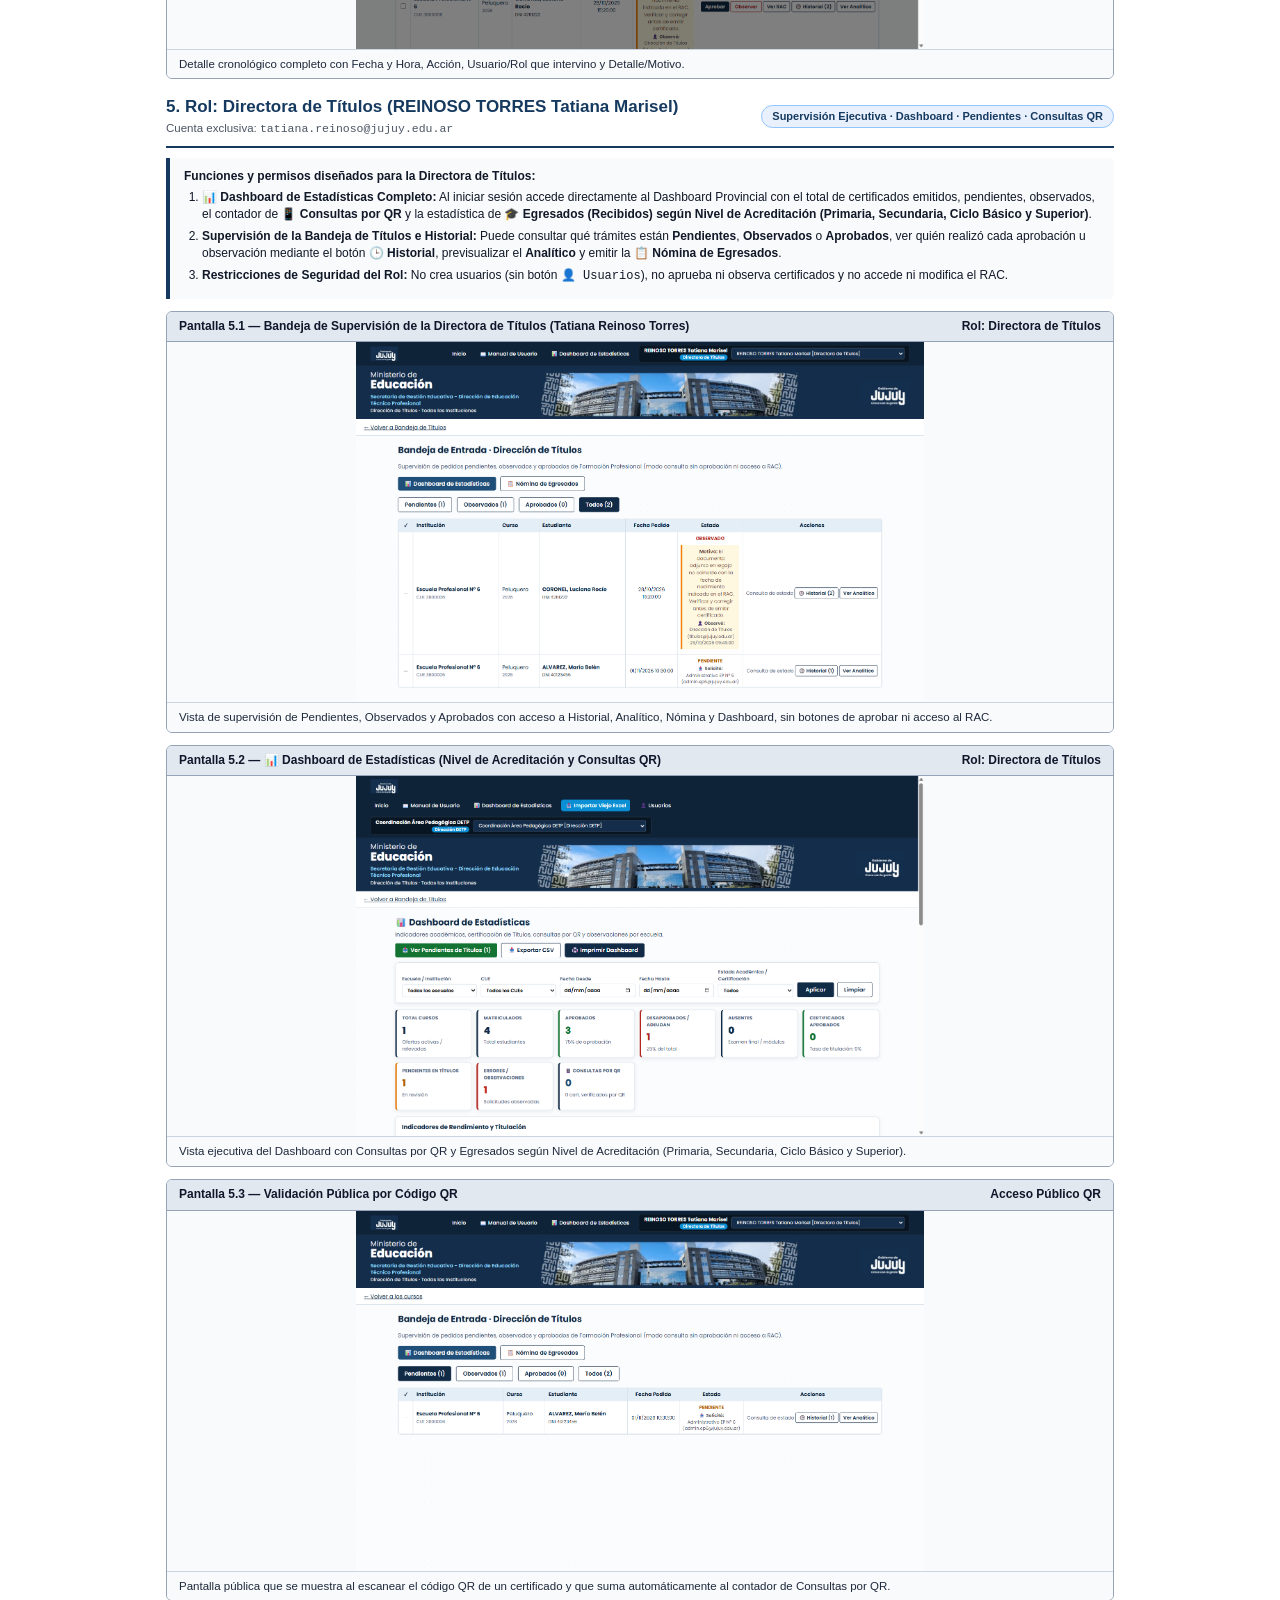
